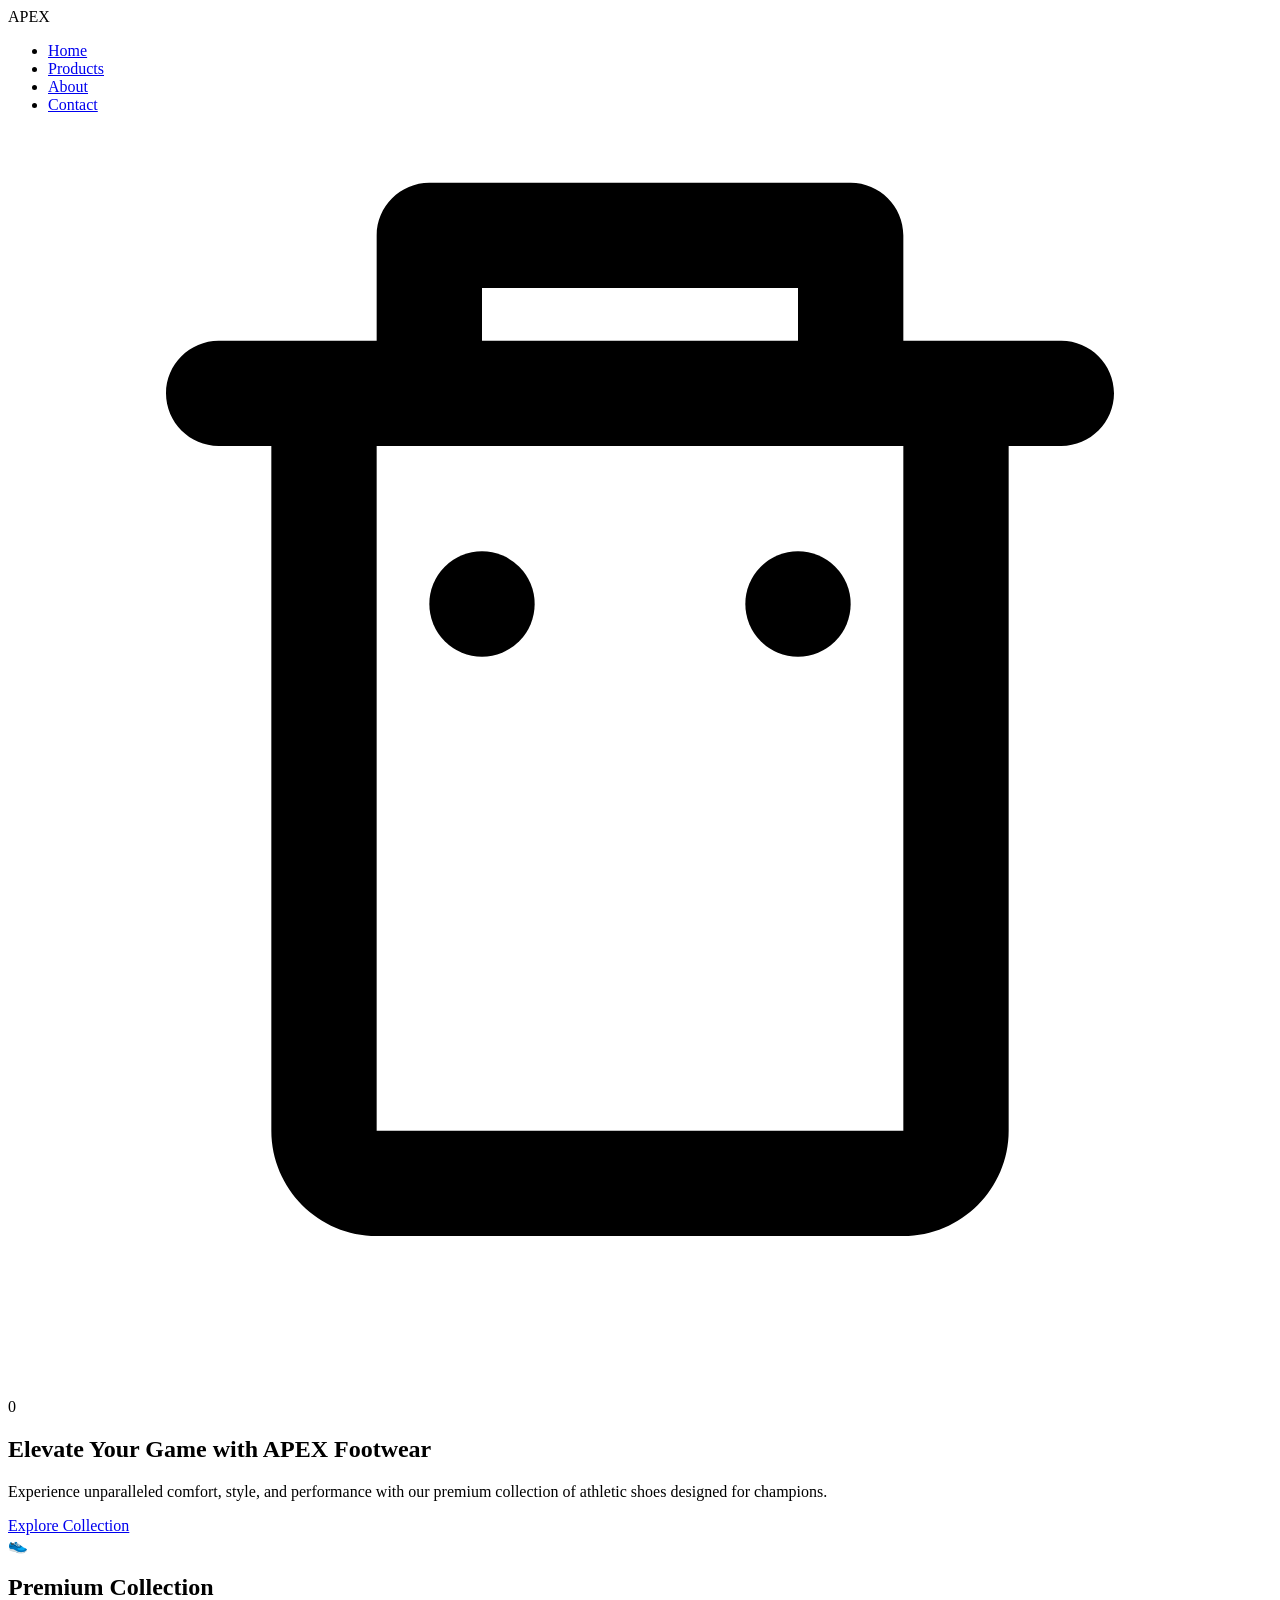
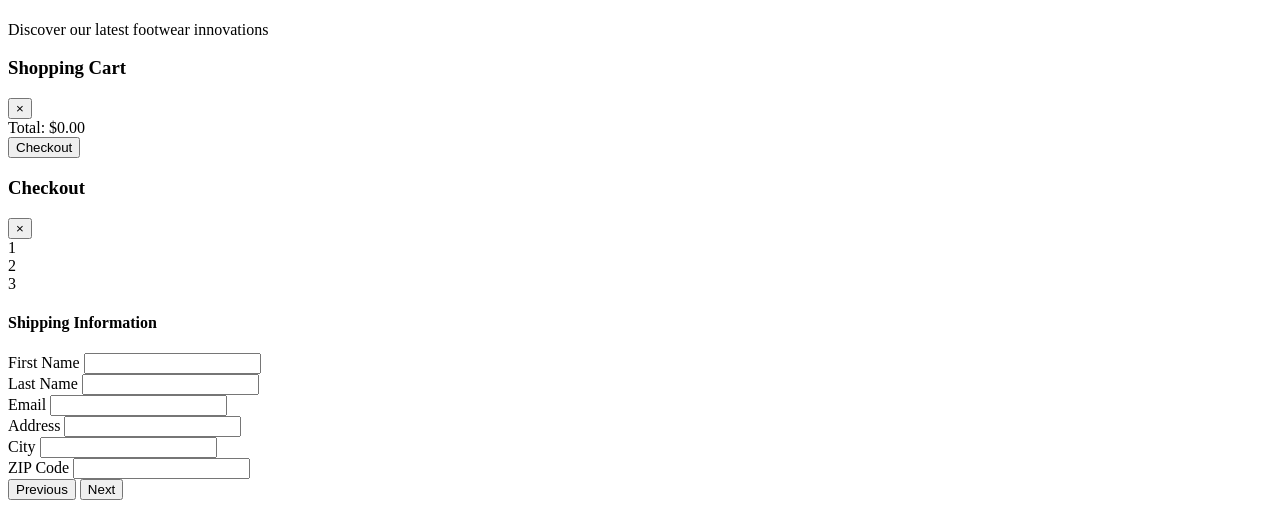
==== index.html @ c44f2387 "Rename footwear.html to index.html" ====
<!DOCTYPE html>
<html lang="en">
<head>
    <meta charset="UTF-8">
    <meta name="viewport" content="width=device-width, initial-scale=1.0">
    <title>APEX Premium Footwear</title>
    <link rel="stylesheet" href="premium-footwear.css">
</head>
<body>
    <!-- Navigation -->
    <nav>
        <div class="nav-container">
            <div class="logo">APEX</div>
            <ul class="nav-links">
                <li><a href="#home" class="nav-link">Home</a></li>
                <li><a href="#products" class="nav-link">Products</a></li>
                <li><a href="#about" class="nav-link">About</a></li>
                <li><a href="#contact" class="nav-link">Contact</a></li>
            </ul>
            <div class="cart-icon" onclick="toggleCart()">
                <svg viewBox="0 0 24 24">
                    <path d="M7 4V2C7 1.45 7.45 1 8 1H16C16.55 1 17 1.45 17 2V4H20C20.55 4 21 4.45 21 5S20.55 6 20 6H19V19C19 20.1 18.1 21 17 21H7C5.9 21 5 20.1 5 19V6H4C3.45 6 3 5.55 3 5S3.45 4 4 4H7ZM9 3V4H15V3H9ZM7 6V19H17V6H7Z"/>
                    <circle cx="9" cy="9" r="1"/>
                    <circle cx="15" cy="9" r="1"/>
                </svg>
                <span class="cart-count" id="cartCount">0</span>
            </div>
        </div>
    </nav>

    <!-- Hero Section -->
    <section class="hero" id="home">
        <div class="hero-container">
            <div class="hero-content">
                <h1 class="hero-title">Elevate Your Game with APEX Footwear</h1>
                <p class="hero-subtitle">Experience unparalleled comfort, style, and performance with our premium collection of athletic shoes designed for champions.</p>
                <a href="#products" class="cta-button">Explore Collection</a>
            </div>
            <div class="hero-image">
                <div class="shoe-float">
                    <div class="shoe-icon">👟</div>
                </div>
            </div>
        </div>
    </section>

    <!-- Products Section -->
    <section class="products" id="products">
        <div class="section-header">
            <h2 class="section-title">Premium Collection</h2>
            <p class="section-subtitle">Discover our latest footwear innovations</p>
        </div>
        <div class="products-grid" id="productsGrid">
            <!-- Products will be dynamically generated by JavaScript -->
        </div>
    </section>

    <!-- Shopping Cart Sidebar -->
    <div class="cart-sidebar" id="cartSidebar">
        <div class="cart-header">
            <h3 class="cart-title">Shopping Cart</h3>
            <button class="cart-close" onclick="toggleCart()">×</button>
        </div>
        <div class="cart-items" id="cartItems">
            <!-- Cart items will be dynamically generated -->
        </div>
        <div class="cart-footer">
            <div class="cart-total">
                <span>Total:</span>
                <span id="cartTotal">$0.00</span>
            </div>
            <button class="checkout-btn" onclick="openCheckout()">Checkout</button>
        </div>
    </div>

    <!-- Checkout Modal -->
    <div class="checkout-modal" id="checkoutModal">
        <div class="checkout-content">
            <div class="checkout-header">
                <h3 class="checkout-title">Checkout</h3>
                <button class="checkout-close" onclick="closeCheckout()">×</button>
            </div>
            <div class="checkout-body">
                <div class="checkout-steps">
                    <div class="step active" id="step1">1</div>
                    <div class="step" id="step2">2</div>
                    <div class="step" id="step3">3</div>
                </div>

                <!-- Step 1: Shipping Information -->
                <div id="checkoutStep1">
                    <h4>Shipping Information</h4>
                    <div class="form-group">
                        <label class="form-label" for="firstName">First Name</label>
                        <input type="text" id="firstName" class="form-input" required>
                    </div>
                    <div class="form-group">
                        <label class="form-label" for="lastName">Last Name</label>
                        <input type="text" id="lastName" class="form-input" required>
                    </div>
                    <div class="form-group">
                        <label class="form-label" for="email">Email</label>
                        <input type="email" id="email" class="form-input" required>
                    </div>
                    <div class="form-group">
                        <label class="form-label" for="address">Address</label>
                        <input type="text" id="address" class="form-input" required>
                    </div>
                    <div class="form-row">
                        <div class="form-group">
                            <label class="form-label" for="city">City</label>
                            <input type="text" id="city" class="form-input" required>
                        </div>
                        <div class="form-group">
                            <label class="form-label" for="zipCode">ZIP Code</label>
                            <input type="text" id="zipCode" class="form-input" required>
                        </div>
                    </div>
                </div>

                <!-- Step 2: Payment Information -->
                <div id="checkoutStep2" style="display: none;">
                    <h4>Payment Information</h4>
                    <div class="payment-section">
                        <div class="form-group">
                            <label class="form-label" for="cardName">Cardholder Name</label>
                            <input type="text" id="cardName" class="form-input" required>
                        </div>
                        <div class="card-inputs">
                            <div class="form-group card-number-input">
                                <label class="form-label" for="cardNumber">Card Number</label>
                                <input type="text" id="cardNumber" class="form-input" placeholder="1234 5678 9012 3456" maxlength="19" required>
                                <span class="card-icon">💳</span>
                            </div>
                            <div class="form-row">
                                <div class="form-group">
                                    <label class="form-label" for="expiryDate">Expiry Date</label>
                                    <input type="text" id="expiryDate" class="form-input" placeholder="MM/YY" maxlength="5" required>
                                </div>
                                <div class="form-group">
                                    <label class="form-label" for="cvv">CVV</label>
                                    <input type="text" id="cvv" class="form-input" placeholder="123" maxlength="4" required>
                                </div>
                            </div>
                        </div>
                    </div>
                </div>

                <!-- Step 3: Order Summary -->
                <div id="checkoutStep3" style="display: none;">
                    <h4>Order Summary</h4>
                    <div id="orderSummary">
                        <!-- Order summary will be dynamically generated -->
                    </div>
                </div>

                <div class="checkout-actions">
                    <button class="btn-secondary" id="prevBtn" onclick="changeStep(-1)">Previous</button>
                    <button class="btn-primary" id="nextBtn" onclick="changeStep(1)">Next</button>
                </div>
            </div>
        </div>
    </div>

    <!-- Toast Notification -->
    <div class="toast" id="toast"></div>

    <script src="premium-footwear.js"></script>
</body>
</html>
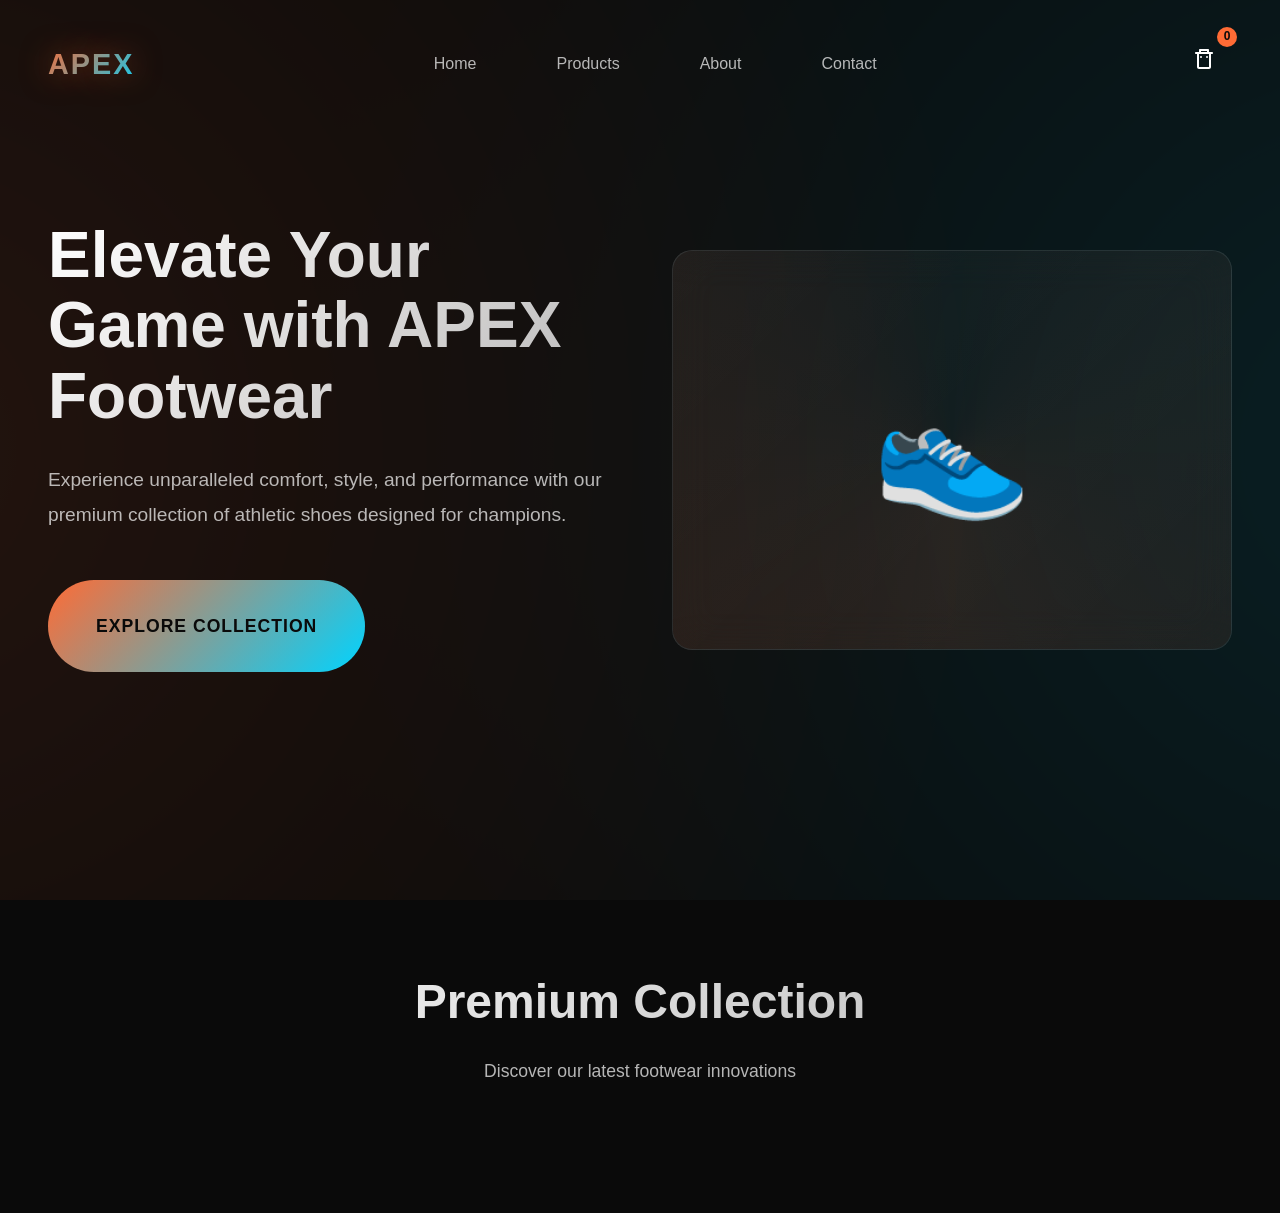
==== commit 83ec5732: "Update index.html" ====
--- a/index.html
+++ b/index.html
@@ -4,7 +4,7 @@
     <meta charset="UTF-8">
     <meta name="viewport" content="width=device-width, initial-scale=1.0">
     <title>APEX Premium Footwear</title>
-    <link rel="stylesheet" href="premium-footwear.css">
+    <link rel="stylesheet" href="footwear.css">
 </head>
 <body>
     <!-- Navigation -->
--- a/footwear.css
+++ b/footwear.css
@@ -0,0 +1,1050 @@
+/* CSS Variables - Design System */
+:root {
+    --primary-black: #0a0a0a;
+    --slate-gray: #1e293b;
+    --slate-light: #334155;
+    --hyper-orange: #ff6b35;
+    --electric-blue: #00d4ff;
+    --glass-white: rgba(255, 255, 255, 0.05);
+    --glass-border: rgba(255, 255, 255, 0.1);
+    --text-primary: #ffffff;
+    --text-secondary: rgba(255, 255, 255, 0.7);
+    --shadow-glow: 0 0 40px rgba(0, 212, 255, 0.3);
+    --shadow-card: 0 20px 40px rgba(0, 0, 0, 0.4);
+    --transition-smooth: all 0.3s cubic-bezier(0.4, 0, 0.2, 1);
+    --spacing-xs: 0.5rem;
+    --spacing-sm: 1rem;
+    --spacing-md: 2rem;
+    --spacing-lg: 3rem;
+    --spacing-xl: 4rem;
+    --border-radius: 20px;
+}
+
+/* Google Fonts */
+@import url('https://fonts.googleapis.com/css2?family=Montserrat:wght@400;500;600;700;800;900&family=Inter:wght@300;400;500;600;700&display=swap');
+
+/* Reset & Base Styles */
+* {
+    margin: 0;
+    padding: 0;
+    box-sizing: border-box;
+}
+
+body {
+    font-family: 'Inter', sans-serif;
+    background: var(--primary-black);
+    color: var(--text-primary);
+    overflow-x: hidden;
+    line-height: 1.6;
+}
+
+/* Custom Scrollbar */
+::-webkit-scrollbar {
+    width: 8px;
+}
+
+::-webkit-scrollbar-track {
+    background: var(--slate-gray);
+}
+
+::-webkit-scrollbar-thumb {
+    background: var(--hyper-orange);
+    border-radius: 4px;
+}
+
+/* Glassmorphism Base Class */
+.glass {
+    background: var(--glass-white);
+    backdrop-filter: blur(20px);
+    -webkit-backdrop-filter: blur(20px);
+    border: 1px solid var(--glass-border);
+    border-radius: var(--border-radius);
+}
+
+/* Navigation */
+nav {
+    position: fixed;
+    top: 0;
+    left: 0;
+    right: 0;
+    z-index: 1000;
+    padding: var(--spacing-md) var(--spacing-lg);
+    transition: var(--transition-smooth);
+}
+
+.nav-container {
+    max-width: 1400px;
+    margin: 0 auto;
+    display: flex;
+    justify-content: space-between;
+    align-items: center;
+}
+
+.logo {
+    font-family: 'Montserrat', sans-serif;
+    font-size: 1.8rem;
+    font-weight: 900;
+    letter-spacing: 2px;
+    background: linear-gradient(135deg, var(--hyper-orange), var(--electric-blue));
+    -webkit-background-clip: text;
+    -webkit-text-fill-color: transparent;
+    background-clip: text;
+    text-shadow: 0 0 30px rgba(255, 107, 53, 0.5);
+}
+
+.nav-links {
+    display: flex;
+    list-style: none;
+    gap: var(--spacing-lg);
+    align-items: center;
+}
+
+.nav-link {
+    color: var(--text-secondary);
+    text-decoration: none;
+    font-weight: 500;
+    transition: var(--transition-smooth);
+    position: relative;
+    padding: var(--spacing-xs) var(--spacing-sm);
+}
+
+.nav-link:hover {
+    color: var(--text-primary);
+}
+
+.nav-link::after {
+    content: '';
+    position: absolute;
+    bottom: -5px;
+    left: 50%;
+    width: 0;
+    height: 2px;
+    background: linear-gradient(90deg, var(--hyper-orange), var(--electric-blue));
+    transition: var(--transition-smooth);
+    transform: translateX(-50%);
+}
+
+.nav-link:hover::after {
+    width: 80%;
+}
+
+.cart-icon {
+    position: relative;
+    cursor: pointer;
+    padding: var(--spacing-sm);
+    border-radius: 50%;
+    transition: var(--transition-smooth);
+}
+
+.cart-icon:hover {
+    background: var(--glass-white);
+    transform: scale(1.1);
+}
+
+.cart-icon svg {
+    width: 24px;
+    height: 24px;
+    fill: var(--text-primary);
+}
+
+.cart-count {
+    position: absolute;
+    top: -5px;
+    right: -5px;
+    background: var(--hyper-orange);
+    color: var(--primary-black);
+    border-radius: 50%;
+    width: 20px;
+    height: 20px;
+    display: flex;
+    align-items: center;
+    justify-content: center;
+    font-size: 0.75rem;
+    font-weight: 700;
+    animation: pulse 2s infinite;
+}
+
+@keyframes pulse {
+    0%, 100% { transform: scale(1); }
+    50% { transform: scale(1.1); }
+}
+
+/* Hero Section */
+.hero {
+    min-height: 100vh;
+    display: flex;
+    align-items: center;
+    padding: var(--spacing-xl) var(--spacing-lg);
+    position: relative;
+    overflow: hidden;
+}
+
+.hero::before {
+    content: '';
+    position: absolute;
+    top: -50%;
+    left: -50%;
+    width: 200%;
+    height: 200%;
+    background: radial-gradient(circle at 20% 50%, var(--hyper-orange) 0%, transparent 50%),
+                radial-gradient(circle at 80% 50%, var(--electric-blue) 0%, transparent 50%);
+    opacity: 0.1;
+    animation: float 20s ease-in-out infinite;
+}
+
+@keyframes float {
+    0%, 100% { transform: translate(0, 0) rotate(0deg); }
+    50% { transform: translate(30px, -30px) rotate(180deg); }
+}
+
+.hero-container {
+    max-width: 1400px;
+    margin: 0 auto;
+    display: grid;
+    grid-template-columns: 1fr 1fr;
+    gap: var(--spacing-xl);
+    align-items: center;
+    position: relative;
+    z-index: 1;
+}
+
+.hero-content {
+    animation: slideInLeft 1s ease-out;
+}
+
+@keyframes slideInLeft {
+    from {
+        opacity: 0;
+        transform: translateX(-50px);
+    }
+    to {
+        opacity: 1;
+        transform: translateX(0);
+    }
+}
+
+.hero-title {
+    font-family: 'Montserrat', sans-serif;
+    font-size: clamp(2.5rem, 5vw, 4rem);
+    font-weight: 900;
+    line-height: 1.1;
+    margin-bottom: var(--spacing-md);
+    background: linear-gradient(135deg, var(--text-primary), var(--text-secondary));
+    -webkit-background-clip: text;
+    -webkit-text-fill-color: transparent;
+    background-clip: text;
+}
+
+.hero-subtitle {
+    font-size: 1.2rem;
+    color: var(--text-secondary);
+    margin-bottom: var(--spacing-lg);
+    line-height: 1.8;
+}
+
+.cta-button {
+    display: inline-block;
+    padding: var(--spacing-md) var(--spacing-lg);
+    background: linear-gradient(135deg, var(--hyper-orange), var(--electric-blue));
+    color: var(--primary-black);
+    text-decoration: none;
+    border-radius: 50px;
+    font-weight: 700;
+    font-size: 1.1rem;
+    transition: var(--transition-smooth);
+    position: relative;
+    overflow: hidden;
+    text-transform: uppercase;
+    letter-spacing: 1px;
+}
+
+.cta-button::before {
+    content: '';
+    position: absolute;
+    top: 50%;
+    left: 50%;
+    width: 0;
+    height: 0;
+    background: rgba(255, 255, 255, 0.3);
+    border-radius: 50%;
+    transform: translate(-50%, -50%);
+    transition: width 0.6s, height 0.6s;
+}
+
+.cta-button:hover {
+    transform: translateY(-3px);
+    box-shadow: 0 20px 40px rgba(255, 107, 53, 0.4);
+}
+
+.cta-button:hover::before {
+    width: 300px;
+    height: 300px;
+}
+
+.hero-image {
+    position: relative;
+    animation: slideInRight 1s ease-out;
+}
+
+@keyframes slideInRight {
+    from {
+        opacity: 0;
+        transform: translateX(50px);
+    }
+    to {
+        opacity: 1;
+        transform: translateX(0);
+    }
+}
+
+.shoe-float {
+    width: 100%;
+    height: 400px;
+    background: linear-gradient(135deg, var(--glass-white), rgba(255, 255, 255, 0.02));
+    backdrop-filter: blur(20px);
+    border-radius: var(--border-radius);
+    border: 1px solid var(--glass-border);
+    display: flex;
+    align-items: center;
+    justify-content: center;
+    position: relative;
+    animation: float-shoe 6s ease-in-out infinite;
+    overflow: hidden;
+}
+
+@keyframes float-shoe {
+    0%, 100% { transform: translateY(0) rotate(0deg); }
+    50% { transform: translateY(-20px) rotate(2deg); }
+}
+
+.shoe-float::before {
+    content: '';
+    position: absolute;
+    top: -50%;
+    left: -50%;
+    width: 200%;
+    height: 200%;
+    background: conic-gradient(from 0deg, transparent, var(--hyper-orange), transparent);
+    animation: rotate 10s linear infinite;
+    opacity: 0.1;
+}
+
+@keyframes rotate {
+    from { transform: rotate(0deg); }
+    to { transform: rotate(360deg); }
+}
+
+.shoe-icon {
+    font-size: 8rem;
+    z-index: 1;
+    animation: rotate-3d 20s linear infinite;
+    transform-style: preserve-3d;
+}
+
+@keyframes rotate-3d {
+    from { transform: rotateY(0deg); }
+    to { transform: rotateY(360deg); }
+}
+
+/* Products Section */
+.products {
+    padding: var(--spacing-xl) var(--spacing-lg);
+    position: relative;
+}
+
+.section-header {
+    text-align: center;
+    margin-bottom: var(--spacing-xl);
+}
+
+.section-title {
+    font-family: 'Montserrat', sans-serif;
+    font-size: clamp(2rem, 4vw, 3rem);
+    font-weight: 900;
+    margin-bottom: var(--spacing-sm);
+    background: linear-gradient(135deg, var(--text-primary), var(--text-secondary));
+    -webkit-background-clip: text;
+    -webkit-text-fill-color: transparent;
+    background-clip: text;
+}
+
+.section-subtitle {
+    color: var(--text-secondary);
+    font-size: 1.1rem;
+}
+
+/* Products Grid */
+.products-grid {
+    max-width: 1400px;
+    margin: 0 auto;
+    display: grid;
+    grid-template-columns: repeat(auto-fit, minmax(300px, 1fr));
+    gap: var(--spacing-lg);
+}
+
+.product-card {
+    background: var(--glass-white);
+    backdrop-filter: blur(20px);
+    -webkit-backdrop-filter: blur(20px);
+    border: 1px solid var(--glass-border);
+    border-radius: var(--border-radius);
+    overflow: hidden;
+    transition: var(--transition-smooth);
+    cursor: pointer;
+    position: relative;
+}
+
+.product-card:hover {
+    transform: translateY(-10px);
+    box-shadow: var(--shadow-card);
+    border-color: var(--hyper-orange);
+}
+
+.product-badge {
+    position: absolute;
+    top: var(--spacing-sm);
+    right: var(--spacing-sm);
+    background: var(--hyper-orange);
+    color: var(--primary-black);
+    padding: var(--spacing-xs) var(--spacing-sm);
+    border-radius: 20px;
+    font-size: 0.75rem;
+    font-weight: 700;
+    z-index: 1;
+    text-transform: uppercase;
+}
+
+.product-image-container {
+    position: relative;
+    height: 300px;
+    overflow: hidden;
+    background: linear-gradient(135deg, rgba(255, 107, 53, 0.1), rgba(0, 212, 255, 0.1));
+}
+
+.product-image {
+    width: 100%;
+    height: 100%;
+    object-fit: cover;
+    transition: var(--transition-smooth);
+}
+
+.product-card:hover .product-image {
+    transform: scale(1.1) rotate(2deg);
+}
+
+.product-info {
+    padding: var(--spacing-md);
+}
+
+.product-brand {
+    color: var(--hyper-orange);
+    font-size: 0.85rem;
+    font-weight: 600;
+    text-transform: uppercase;
+    letter-spacing: 1px;
+    margin-bottom: var(--spacing-xs);
+}
+
+.product-name {
+    font-family: 'Montserrat', sans-serif;
+    font-size: 1.3rem;
+    font-weight: 700;
+    margin-bottom: var(--spacing-sm);
+    color: var(--text-primary);
+}
+
+.product-price {
+    font-size: 1.5rem;
+    font-weight: 700;
+    color: var(--electric-blue);
+    margin-bottom: var(--spacing-sm);
+}
+
+.product-rating {
+    display: flex;
+    align-items: center;
+    gap: var(--spacing-xs);
+    margin-bottom: var(--spacing-md);
+}
+
+.star {
+    width: 16px;
+    height: 16px;
+    fill: var(--hyper-orange);
+}
+
+.star.empty {
+    fill: var(--glass-border);
+}
+
+.rating-text {
+    color: var(--text-secondary);
+    font-size: 0.9rem;
+    margin-left: var(--spacing-xs);
+}
+
+.add-to-cart-btn {
+    width: 100%;
+    padding: var(--spacing-sm);
+    background: linear-gradient(135deg, var(--hyper-orange), var(--electric-blue));
+    color: var(--primary-black);
+    border: none;
+    border-radius: 50px;
+    font-weight: 700;
+    font-size: 1rem;
+    cursor: pointer;
+    transition: var(--transition-smooth);
+    position: relative;
+    overflow: hidden;
+    text-transform: uppercase;
+    letter-spacing: 1px;
+}
+
+.add-to-cart-btn::before {
+    content: '';
+    position: absolute;
+    top: 50%;
+    left: 50%;
+    width: 0;
+    height: 0;
+    background: rgba(255, 255, 255, 0.3);
+    border-radius: 50%;
+    transform: translate(-50%, -50%);
+    transition: width 0.6s, height 0.6s;
+}
+
+.add-to-cart-btn:hover {
+    transform: translateY(-2px);
+    box-shadow: 0 10px 30px rgba(255, 107, 53, 0.4);
+}
+
+.add-to-cart-btn:hover::before {
+    width: 300px;
+    height: 300px;
+}
+
+.add-to-cart-btn.added {
+    background: linear-gradient(135deg, #00ff88, #00d4ff);
+}
+
+/* Shopping Cart Sidebar */
+.cart-sidebar {
+    position: fixed;
+    top: 0;
+    right: -500px;
+    width: 500px;
+    height: 100vh;
+    background: var(--glass-white);
+    backdrop-filter: blur(30px);
+    -webkit-backdrop-filter: blur(30px);
+    border-left: 1px solid var(--glass-border);
+    z-index: 2000;
+    transition: right 0.4s cubic-bezier(0.4, 0, 0.2, 1);
+    display: flex;
+    flex-direction: column;
+}
+
+.cart-sidebar.active {
+    right: 0;
+    box-shadow: var(--shadow-glow);
+}
+
+.cart-header {
+    padding: var(--spacing-md);
+    border-bottom: 1px solid var(--glass-border);
+    display: flex;
+    justify-content: space-between;
+    align-items: center;
+}
+
+.cart-title {
+    font-family: 'Montserrat', sans-serif;
+    font-size: 1.5rem;
+    font-weight: 800;
+}
+
+.cart-close {
+    background: none;
+    border: none;
+    color: var(--text-primary);
+    font-size: 1.5rem;
+    cursor: pointer;
+    padding: var(--spacing-sm);
+    border-radius: 50%;
+    transition: var(--transition-smooth);
+}
+
+.cart-close:hover {
+    background: var(--hyper-orange);
+    color: var(--primary-black);
+}
+
+.cart-items {
+    flex: 1;
+    overflow-y: auto;
+    padding: var(--spacing-md);
+}
+
+.cart-item {
+    display: flex;
+    gap: var(--spacing-md);
+    padding: var(--spacing-md);
+    background: rgba(255, 255, 255, 0.02);
+    border-radius: var(--border-radius);
+    margin-bottom: var(--spacing-sm);
+    animation: slideIn 0.3s ease-out;
+}
+
+@keyframes slideIn {
+    from {
+        opacity: 0;
+        transform: translateX(20px);
+    }
+    to {
+        opacity: 1;
+        transform: translateX(0);
+    }
+}
+
+.cart-item-image {
+    width: 80px;
+    height: 80px;
+    object-fit: cover;
+    border-radius: 10px;
+}
+
+.cart-item-info {
+    flex: 1;
+}
+
+.cart-item-name {
+    font-weight: 600;
+    margin-bottom: var(--spacing-xs);
+}
+
+.cart-item-price {
+    color: var(--electric-blue);
+    font-weight: 700;
+    margin-bottom: var(--spacing-xs);
+}
+
+.cart-item-quantity {
+    display: flex;
+    align-items: center;
+    gap: var(--spacing-sm);
+}
+
+.quantity-btn {
+    width: 30px;
+    height: 30px;
+    border: 1px solid var(--glass-border);
+    background: var(--glass-white);
+    color: var(--text-primary);
+    border-radius: 50%;
+    cursor: pointer;
+    display: flex;
+    align-items: center;
+    justify-content: center;
+    transition: var(--transition-smooth);
+}
+
+.quantity-btn:hover {
+    background: var(--hyper-orange);
+    color: var(--primary-black);
+    border-color: var(--hyper-orange);
+}
+
+.remove-item {
+    background: var(--hyper-orange);
+    color: var(--primary-black);
+    border: none;
+    padding: var(--spacing-xs) var(--spacing-sm);
+    border-radius: 20px;
+    cursor: pointer;
+    font-size: 0.8rem;
+    font-weight: 600;
+    transition: var(--transition-smooth);
+}
+
+.remove-item:hover {
+    background: var(--electric-blue);
+}
+
+.cart-footer {
+    padding: var(--spacing-md);
+    border-top: 1px solid var(--glass-border);
+}
+
+.cart-total {
+    display: flex;
+    justify-content: space-between;
+    align-items: center;
+    font-size: 1.5rem;
+    font-weight: 800;
+    margin-bottom: var(--spacing-md);
+}
+
+.checkout-btn {
+    width: 100%;
+    padding: var(--spacing-md);
+    background: linear-gradient(135deg, var(--hyper-orange), var(--electric-blue));
+    color: var(--primary-black);
+    border: none;
+    border-radius: 50px;
+    font-weight: 700;
+    font-size: 1.1rem;
+    cursor: pointer;
+    transition: var(--transition-smooth);
+    text-transform: uppercase;
+    letter-spacing: 1px;
+}
+
+.checkout-btn:hover {
+    transform: translateY(-2px);
+    box-shadow: 0 20px 40px rgba(255, 107, 53, 0.4);
+}
+
+.empty-cart {
+    text-align: center;
+    padding: var(--spacing-xl);
+    color: var(--text-secondary);
+}
+
+.empty-cart-icon {
+    font-size: 4rem;
+    margin-bottom: var(--spacing-md);
+    opacity: 0.5;
+}
+
+/* Checkout Modal */
+.checkout-modal {
+    display: none;
+    position: fixed;
+    top: 0;
+    left: 0;
+    width: 100%;
+    height: 100%;
+    background: rgba(0, 0, 0, 0.8);
+    backdrop-filter: blur(10px);
+    z-index: 3000;
+    align-items: center;
+    justify-content: center;
+}
+
+.checkout-modal.active {
+    display: flex;
+    animation: fadeIn 0.3s ease-out;
+}
+
+@keyframes fadeIn {
+    from { opacity: 0; }
+    to { opacity: 1; }
+}
+
+.checkout-content {
+    background: var(--glass-white);
+    backdrop-filter: blur(30px);
+    -webkit-backdrop-filter: blur(30px);
+    border: 1px solid var(--glass-border);
+    border-radius: var(--border-radius);
+    max-width: 600px;
+    width: 90%;
+    max-height: 90vh;
+    overflow-y: auto;
+    position: relative;
+    animation: slideUp 0.3s ease-out;
+}
+
+@keyframes slideUp {
+    from {
+        opacity: 0;
+        transform: translateY(50px);
+    }
+    to {
+        opacity: 1;
+        transform: translateY(0);
+    }
+}
+
+.checkout-header {
+    padding: var(--spacing-lg);
+    border-bottom: 1px solid var(--glass-border);
+    display: flex;
+    justify-content: space-between;
+    align-items: center;
+}
+
+.checkout-title {
+    font-family: 'Montserrat', sans-serif;
+    font-size: 1.8rem;
+    font-weight: 800;
+}
+
+.checkout-close {
+    background: none;
+    border: none;
+    color: var(--text-primary);
+    font-size: 1.5rem;
+    cursor: pointer;
+    padding: var(--spacing-sm);
+    border-radius: 50%;
+    transition: var(--transition-smooth);
+}
+
+.checkout-close:hover {
+    background: var(--hyper-orange);
+    color: var(--primary-black);
+}
+
+.checkout-body {
+    padding: var(--spacing-lg);
+}
+
+.checkout-steps {
+    display: flex;
+    justify-content: space-between;
+    margin-bottom: var(--spacing-lg);
+    position: relative;
+}
+
+.checkout-steps::before {
+    content: '';
+    position: absolute;
+    top: 50%;
+    left: 0;
+    right: 0;
+    height: 2px;
+    background: var(--glass-border);
+    transform: translateY(-50%);
+    z-index: 0;
+}
+
+.step {
+    background: var(--primary-black);
+    border: 2px solid var(--glass-border);
+    border-radius: 50%;
+    width: 40px;
+    height: 40px;
+    display: flex;
+    align-items: center;
+    justify-content: center;
+    font-weight: 700;
+    position: relative;
+    z-index: 1;
+    transition: var(--transition-smooth);
+}
+
+.step.active {
+    background: var(--hyper-orange);
+    border-color: var(--hyper-orange);
+    color: var(--primary-black);
+}
+
+.step.completed {
+    background: var(--electric-blue);
+    border-color: var(--electric-blue);
+    color: var(--primary-black);
+}
+
+.form-group {
+    margin-bottom: var(--spacing-md);
+}
+
+.form-label {
+    display: block;
+    margin-bottom: var(--spacing-xs);
+    font-weight: 500;
+    color: var(--text-secondary);
+}
+
+.form-input {
+    width: 100%;
+    padding: var(--spacing-sm);
+    background: var(--glass-white);
+    border: 1px solid var(--glass-border);
+    border-radius: 10px;
+    color: var(--text-primary);
+    font-size: 1rem;
+    transition: var(--transition-smooth);
+}
+
+.form-input:focus {
+    outline: none;
+    border-color: var(--hyper-orange);
+    box-shadow: 0 0 20px rgba(255, 107, 53, 0.3);
+}
+
+.form-row {
+    display: grid;
+    grid-template-columns: 1fr 1fr;
+    gap: var(--spacing-md);
+}
+
+.payment-section {
+    margin-top: var(--spacing-lg);
+}
+
+.card-inputs {
+    display: grid;
+    gap: var(--spacing-md);
+}
+
+.card-number-input {
+    position: relative;
+}
+
+.card-icon {
+    position: absolute;
+    right: var(--spacing-sm);
+    top: 50%;
+    transform: translateY(-50%);
+    font-size: 1.5rem;
+}
+
+.checkout-actions {
+    display: flex;
+    gap: var(--spacing-md);
+    margin-top: var(--spacing-lg);
+}
+
+.btn-secondary {
+    flex: 1;
+    padding: var(--spacing-sm);
+    background: var(--glass-white);
+    border: 1px solid var(--glass-border);
+    border-radius: 50px;
+    color: var(--text-primary);
+    font-weight: 600;
+    cursor: pointer;
+    transition: var(--transition-smooth);
+}
+
+.btn-secondary:hover {
+    background: var(--glass-border);
+}
+
+.btn-primary {
+    flex: 2;
+    padding: var(--spacing-sm);
+    background: linear-gradient(135deg, var(--hyper-orange), var(--electric-blue));
+    color: var(--primary-black);
+    border: none;
+    border-radius: 50px;
+    font-weight: 700;
+    cursor: pointer;
+    transition: var(--transition-smooth);
+    text-transform: uppercase;
+    letter-spacing: 1px;
+}
+
+.btn-primary:hover {
+    transform: translateY(-2px);
+    box-shadow: 0 20px 40px rgba(255, 107, 53, 0.4);
+}
+
+/* Toast Notifications */
+.toast {
+    position: fixed;
+    bottom: var(--spacing-lg);
+    left: 50%;
+    transform: translateX(-50%) translateY(100px);
+    background: linear-gradient(135deg, var(--hyper-orange), var(--electric-blue));
+    color: var(--primary-black);
+    padding: var(--spacing-md) var(--spacing-lg);
+    border-radius: 50px;
+    font-weight: 600;
+    z-index: 4000;
+    opacity: 0;
+    transition: all 0.3s ease;
+    box-shadow: var(--shadow-card);
+}
+
+.toast.show {
+    transform: translateX(-50%) translateY(0);
+    opacity: 1;
+}
+
+/* Ripple Effect */
+.ripple {
+    position: relative;
+    overflow: hidden;
+}
+
+.ripple::before {
+    content: '';
+    position: absolute;
+    top: 50%;
+    left: 50%;
+    width: 0;
+    height: 0;
+    border-radius: 50%;
+    background: rgba(255, 255, 255, 0.5);
+    transform: translate(-50%, -50%);
+    transition: width 0.6s, height 0.6s;
+}
+
+.ripple:active::before {
+    width: 300px;
+    height: 300px;
+}
+
+/* Responsive Design */
+@media (max-width: 768px) {
+    :root {
+        --spacing-lg: 1.5rem;
+        --spacing-xl: 2rem;
+    }
+
+    .nav-links {
+        display: none;
+    }
+
+    .hero-container {
+        grid-template-columns: 1fr;
+        text-align: center;
+    }
+
+    .hero-image {
+        order: -1;
+    }
+
+    .shoe-float {
+        height: 300px;
+    }
+
+    .shoe-icon {
+        font-size: 5rem;
+    }
+
+    .products-grid {
+        grid-template-columns: 1fr;
+    }
+
+    .cart-sidebar {
+        width: 100%;
+        right: -100%;
+    }
+
+    .form-row {
+        grid-template-columns: 1fr;
+    }
+
+    .checkout-actions {
+        flex-direction: column;
+    }
+}
+
+/* Loading Animation */
+.loading {
+    display: inline-block;
+    width: 20px;
+    height: 20px;
+    border: 3px solid rgba(255, 255, 255, 0.3);
+    border-radius: 50%;
+    border-top-color: var(--hyper-orange);
+    animation: spin 1s ease-in-out infinite;
+}
+
+@keyframes spin {
+    to { transform: rotate(360deg); }
+}
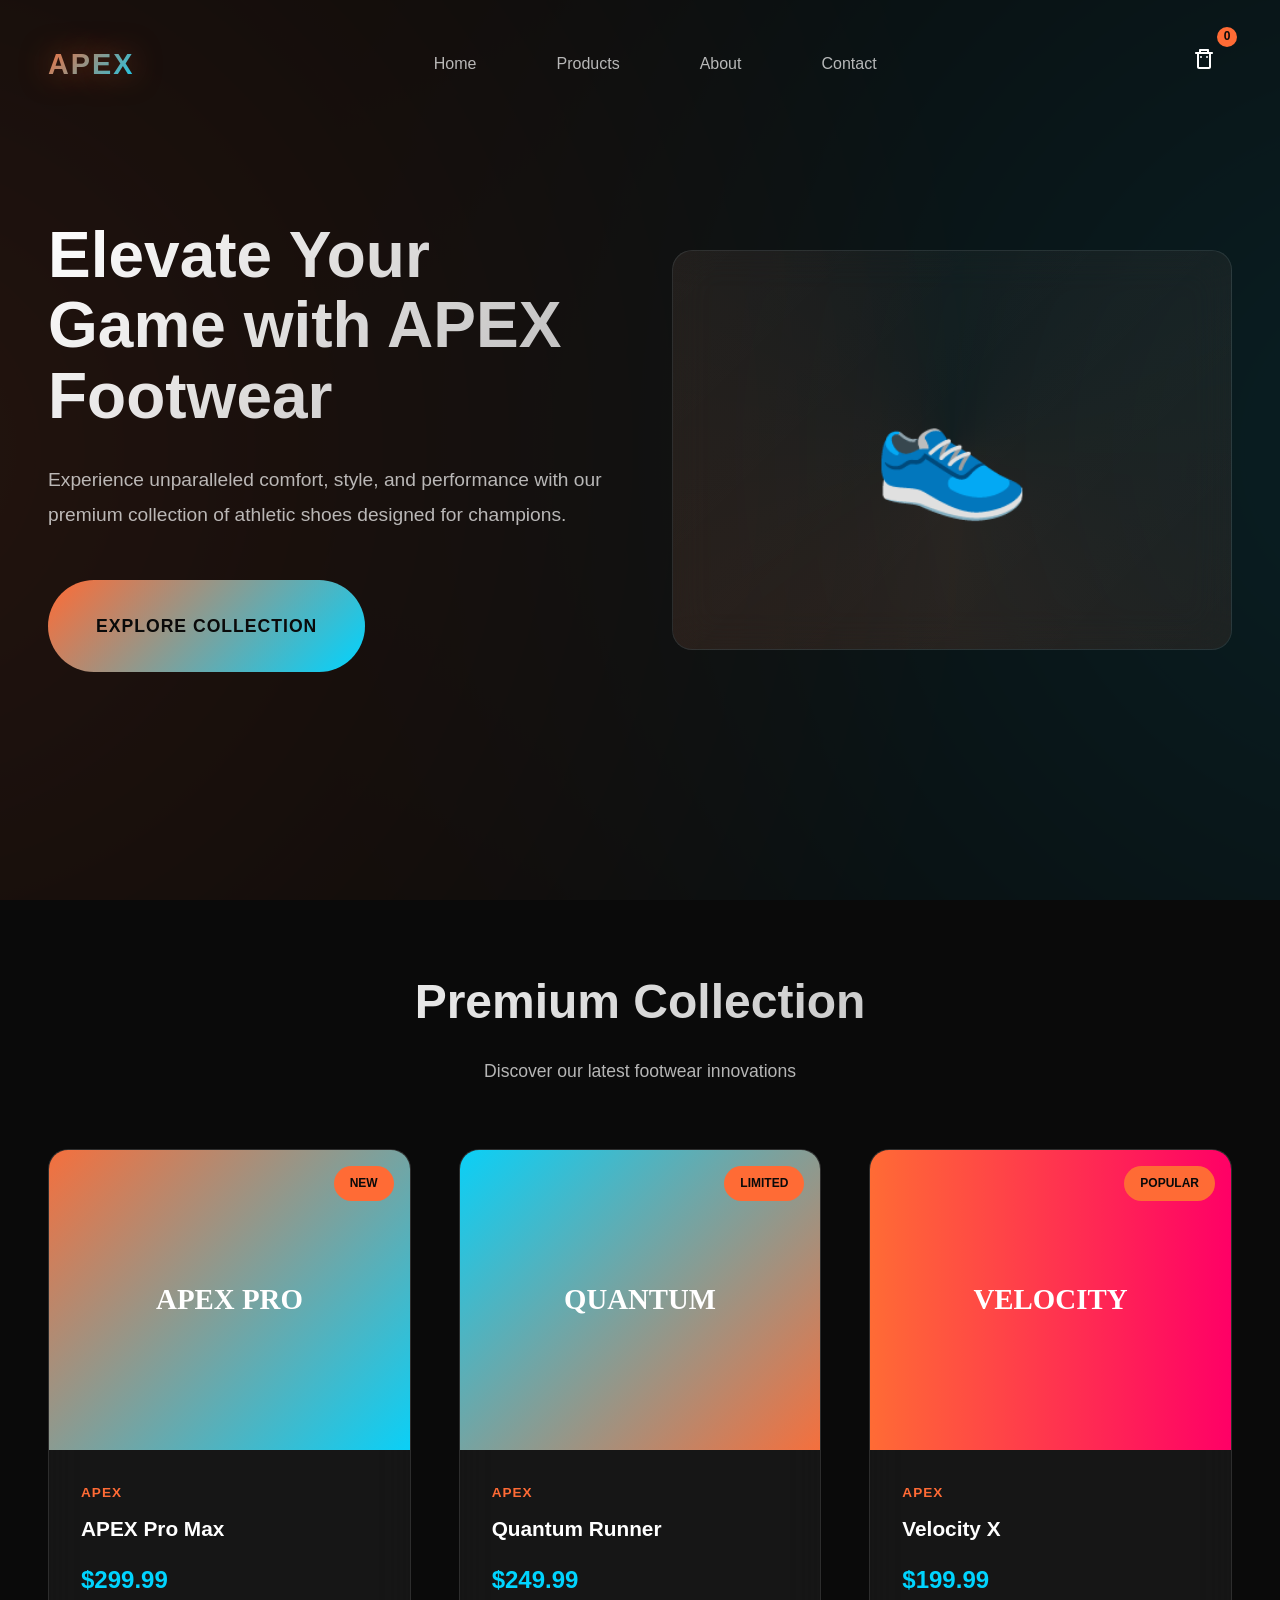
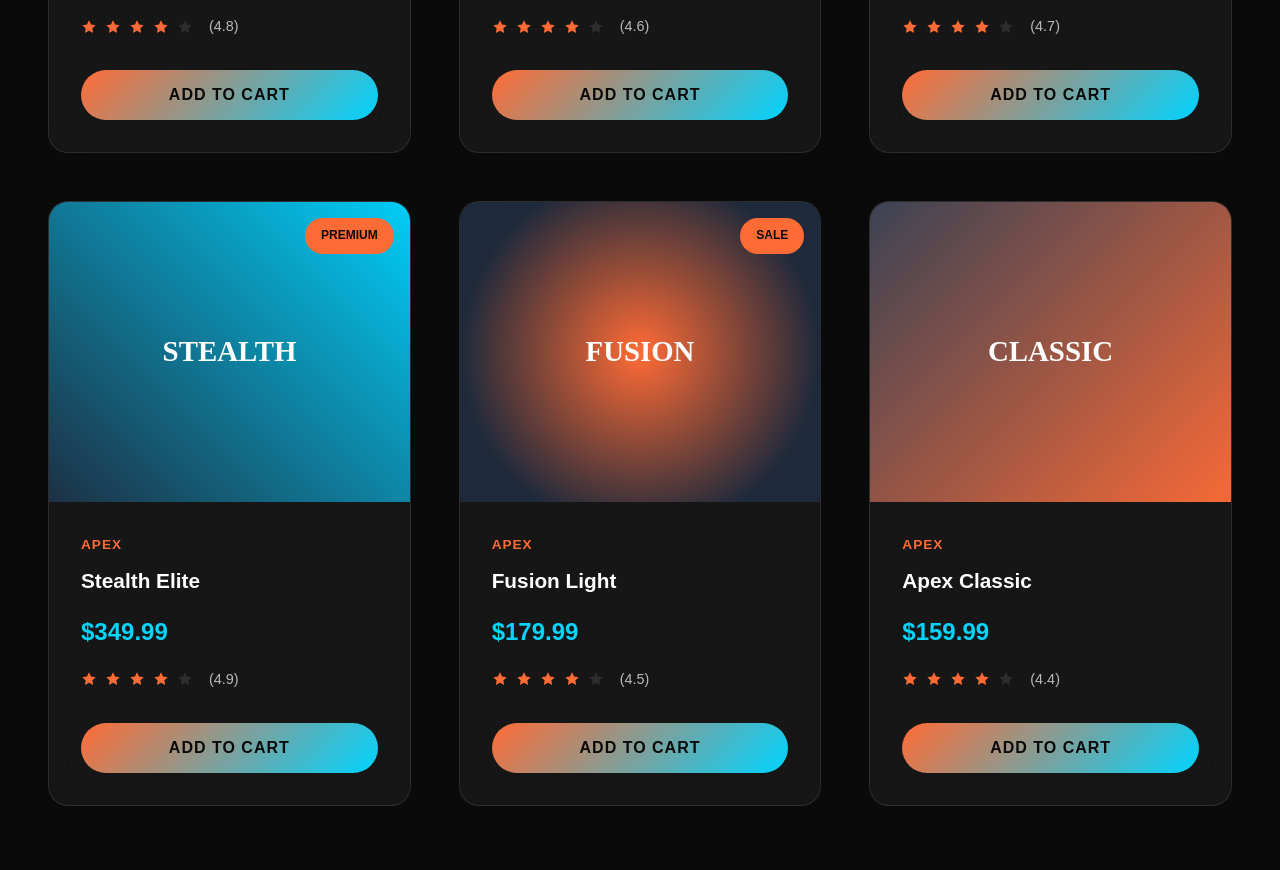
==== commit ff16b14c: "Update index.html" ====
--- a/index.html
+++ b/index.html
@@ -165,6 +165,6 @@
     <!-- Toast Notification -->
     <div class="toast" id="toast"></div>
 
-    <script src="premium-footwear.js"></script>
+    <script src="footwear.js"></script>
 </body>
 </html>
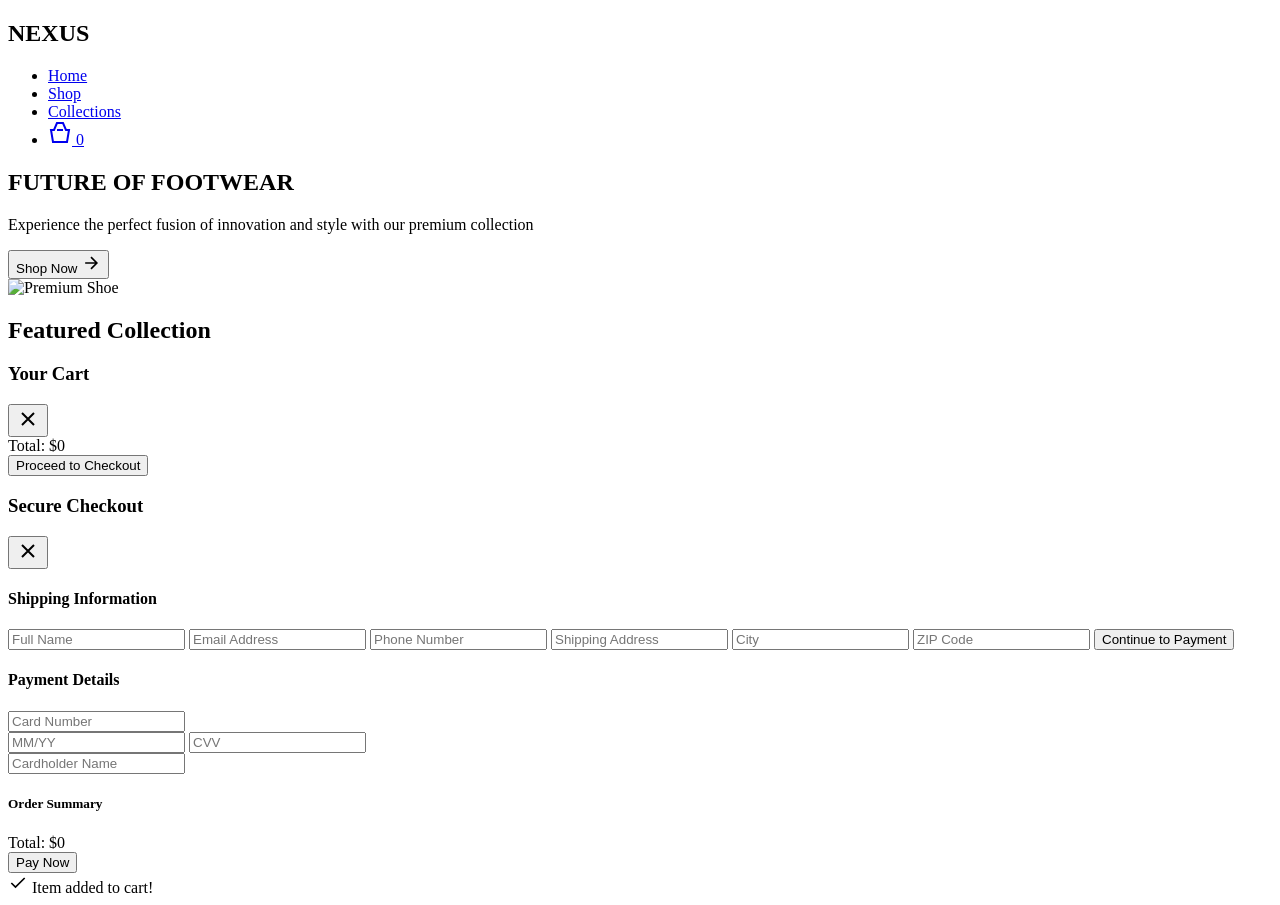
==== commit 6b42816d: "Update index.html" ====
--- a/index.html
+++ b/index.html
@@ -3,168 +3,150 @@
 <head>
     <meta charset="UTF-8">
     <meta name="viewport" content="width=device-width, initial-scale=1.0">
-    <title>APEX Premium Footwear</title>
-    <link rel="stylesheet" href="footwear.css">
+    <title>NEXUS - Premium Footwear</title>
+    <link rel="stylesheet" href="styles.css">
+    <link href="https://fonts.googleapis.com/css2?family=Montserrat:wght@700;800;900&family=Inter:wght@300;400;500;600&display=swap" rel="stylesheet">
 </head>
 <body>
     <!-- Navigation -->
-    <nav>
+    <nav class="navbar">
         <div class="nav-container">
-            <div class="logo">APEX</div>
-            <ul class="nav-links">
-                <li><a href="#home" class="nav-link">Home</a></li>
-                <li><a href="#products" class="nav-link">Products</a></li>
-                <li><a href="#about" class="nav-link">About</a></li>
-                <li><a href="#contact" class="nav-link">Contact</a></li>
+            <div class="nav-logo">
+                <h2>NEXUS</h2>
+            </div>
+            <ul class="nav-menu">
+                <li><a href="#home">Home</a></li>
+                <li><a href="#shop">Shop</a></li>
+                <li><a href="#collections">Collections</a></li>
+                <li class="cart-icon-container">
+                    <a href="#" id="cart-toggle">
+                        <svg class="cart-icon" width="24" height="24" viewBox="0 0 24 24" fill="none" stroke="currentColor" stroke-width="2">
+                            <path d="M9 2L6 9H3L5 21H19L21 9H18L15 2H9Z"/>
+                            <path d="M9 9H15"/>
+                        </svg>
+                        <span class="cart-badge" id="cart-count">0</span>
+                    </a>
+                </li>
             </ul>
-            <div class="cart-icon" onclick="toggleCart()">
-                <svg viewBox="0 0 24 24">
-                    <path d="M7 4V2C7 1.45 7.45 1 8 1H16C16.55 1 17 1.45 17 2V4H20C20.55 4 21 4.45 21 5S20.55 6 20 6H19V19C19 20.1 18.1 21 17 21H7C5.9 21 5 20.1 5 19V6H4C3.45 6 3 5.55 3 5S3.45 4 4 4H7ZM9 3V4H15V3H9ZM7 6V19H17V6H7Z"/>
-                    <circle cx="9" cy="9" r="1"/>
-                    <circle cx="15" cy="9" r="1"/>
-                </svg>
-                <span class="cart-count" id="cartCount">0</span>
-            </div>
         </div>
     </nav>
 
     <!-- Hero Section -->
-    <section class="hero" id="home">
+    <section id="home" class="hero">
         <div class="hero-container">
             <div class="hero-content">
-                <h1 class="hero-title">Elevate Your Game with APEX Footwear</h1>
-                <p class="hero-subtitle">Experience unparalleled comfort, style, and performance with our premium collection of athletic shoes designed for champions.</p>
-                <a href="#products" class="cta-button">Explore Collection</a>
-            </div>
-            <div class="hero-image">
-                <div class="shoe-float">
-                    <div class="shoe-icon">👟</div>
+                <div class="hero-text">
+                    <h1 class="hero-title">FUTURE OF <span class="gradient-text">FOOTWEAR</span></h1>
+                    <p class="hero-subtitle">Experience the perfect fusion of innovation and style with our premium collection</p>
+                    <button class="cta-button" onclick="scrollToShop()">
+                        <span>Shop Now</span>
+                        <svg width="20" height="20" viewBox="0 0 24 24" fill="none" stroke="currentColor" stroke-width="2">
+                            <path d="M5 12h14M12 5l7 7-7 7"/>
+                        </svg>
+                    </button>
+                </div>
+                <div class="hero-image">
+                    <div class="floating-shoe">
+                        <img src="https://images.unsplash.com/photo-1549298916-b41d501d3772?w=600&h=400&fit=crop" alt="Premium Shoe" />
+                    </div>
                 </div>
             </div>
         </div>
     </section>
 
-    <!-- Products Section -->
-    <section class="products" id="products">
-        <div class="section-header">
-            <h2 class="section-title">Premium Collection</h2>
-            <p class="section-subtitle">Discover our latest footwear innovations</p>
-        </div>
-        <div class="products-grid" id="productsGrid">
-            <!-- Products will be dynamically generated by JavaScript -->
+    <!-- Product Grid -->
+    <section id="shop" class="products">
+        <div class="container">
+            <h2 class="section-title">Featured Collection</h2>
+            <div class="product-grid" id="product-grid">
+                <!-- Products will be dynamically loaded here -->
+            </div>
         </div>
     </section>
 
     <!-- Shopping Cart Sidebar -->
-    <div class="cart-sidebar" id="cartSidebar">
+    <div class="cart-sidebar" id="cart-sidebar">
         <div class="cart-header">
-            <h3 class="cart-title">Shopping Cart</h3>
-            <button class="cart-close" onclick="toggleCart()">×</button>
+            <h3>Your Cart</h3>
+            <button class="close-cart" onclick="toggleCart()">
+                <svg width="24" height="24" viewBox="0 0 24 24" fill="none" stroke="currentColor" stroke-width="2">
+                    <path d="M18 6L6 18M6 6l12 12"/>
+                </svg>
+            </button>
         </div>
-        <div class="cart-items" id="cartItems">
-            <!-- Cart items will be dynamically generated -->
+        <div class="cart-items" id="cart-items">
+            <!-- Cart items will be dynamically loaded here -->
         </div>
         <div class="cart-footer">
             <div class="cart-total">
                 <span>Total:</span>
-                <span id="cartTotal">$0.00</span>
+                <span id="cart-total">$0</span>
             </div>
-            <button class="checkout-btn" onclick="openCheckout()">Checkout</button>
+            <button class="checkout-btn" onclick="openCheckout()">Proceed to Checkout</button>
         </div>
     </div>
 
     <!-- Checkout Modal -->
-    <div class="checkout-modal" id="checkoutModal">
-        <div class="checkout-content">
-            <div class="checkout-header">
-                <h3 class="checkout-title">Checkout</h3>
-                <button class="checkout-close" onclick="closeCheckout()">×</button>
+    <div class="modal" id="checkout-modal">
+        <div class="modal-content">
+            <div class="modal-header">
+                <h3>Secure Checkout</h3>
+                <button class="close-modal" onclick="closeCheckout()">
+                    <svg width="24" height="24" viewBox="0 0 24 24" fill="none" stroke="currentColor" stroke-width="2">
+                        <path d="M18 6L6 18M6 6l12 12"/>
+                    </svg>
+                </button>
             </div>
-            <div class="checkout-body">
-                <div class="checkout-steps">
-                    <div class="step active" id="step1">1</div>
-                    <div class="step" id="step2">2</div>
-                    <div class="step" id="step3">3</div>
+            <div class="checkout-steps">
+                <div class="step active" id="step-1">
+                    <h4>Shipping Information</h4>
+                    <form id="shipping-form">
+                        <input type="text" placeholder="Full Name" required>
+                        <input type="email" placeholder="Email Address" required>
+                        <input type="tel" placeholder="Phone Number" required>
+                        <input type="text" placeholder="Shipping Address" required>
+                        <input type="text" placeholder="City" required>
+                        <input type="text" placeholder="ZIP Code" required>
+                        <button type="button" onclick="nextStep(2)">Continue to Payment</button>
+                    </form>
                 </div>
-
-                <!-- Step 1: Shipping Information -->
-                <div id="checkoutStep1">
-                    <h4>Shipping Information</h4>
-                    <div class="form-group">
-                        <label class="form-label" for="firstName">First Name</label>
-                        <input type="text" id="firstName" class="form-input" required>
-                    </div>
-                    <div class="form-group">
-                        <label class="form-label" for="lastName">Last Name</label>
-                        <input type="text" id="lastName" class="form-input" required>
-                    </div>
-                    <div class="form-group">
-                        <label class="form-label" for="email">Email</label>
-                        <input type="email" id="email" class="form-input" required>
-                    </div>
-                    <div class="form-group">
-                        <label class="form-label" for="address">Address</label>
-                        <input type="text" id="address" class="form-input" required>
-                    </div>
-                    <div class="form-row">
-                        <div class="form-group">
-                            <label class="form-label" for="city">City</label>
-                            <input type="text" id="city" class="form-input" required>
+                <div class="step" id="step-2">
+                    <h4>Payment Details</h4>
+                    <form id="payment-form">
+                        <div class="card-input">
+                            <input type="text" placeholder="Card Number" maxlength="19" required>
                         </div>
-                        <div class="form-group">
-                            <label class="form-label" for="zipCode">ZIP Code</label>
-                            <input type="text" id="zipCode" class="form-input" required>
+                        <div class="card-row">
+                            <input type="text" placeholder="MM/YY" maxlength="5" required>
+                            <input type="text" placeholder="CVV" maxlength="3" required>
                         </div>
-                    </div>
-                </div>
-
-                <!-- Step 2: Payment Information -->
-                <div id="checkoutStep2" style="display: none;">
-                    <h4>Payment Information</h4>
-                    <div class="payment-section">
-                        <div class="form-group">
-                            <label class="form-label" for="cardName">Cardholder Name</label>
-                            <input type="text" id="cardName" class="form-input" required>
-                        </div>
-                        <div class="card-inputs">
-                            <div class="form-group card-number-input">
-                                <label class="form-label" for="cardNumber">Card Number</label>
-                                <input type="text" id="cardNumber" class="form-input" placeholder="1234 5678 9012 3456" maxlength="19" required>
-                                <span class="card-icon">💳</span>
-                            </div>
-                            <div class="form-row">
-                                <div class="form-group">
-                                    <label class="form-label" for="expiryDate">Expiry Date</label>
-                                    <input type="text" id="expiryDate" class="form-input" placeholder="MM/YY" maxlength="5" required>
-                                </div>
-                                <div class="form-group">
-                                    <label class="form-label" for="cvv">CVV</label>
-                                    <input type="text" id="cvv" class="form-input" placeholder="123" maxlength="4" required>
-                                </div>
+                        <input type="text" placeholder="Cardholder Name" required>
+                        <div class="order-summary">
+                            <h5>Order Summary</h5>
+                            <div id="checkout-items"></div>
+                            <div class="total-row">
+                                <span>Total:</span>
+                                <span id="checkout-total">$0</span>
                             </div>
                         </div>
-                    </div>
-                </div>
-
-                <!-- Step 3: Order Summary -->
-                <div id="checkoutStep3" style="display: none;">
-                    <h4>Order Summary</h4>
-                    <div id="orderSummary">
-                        <!-- Order summary will be dynamically generated -->
-                    </div>
-                </div>
-
-                <div class="checkout-actions">
-                    <button class="btn-secondary" id="prevBtn" onclick="changeStep(-1)">Previous</button>
-                    <button class="btn-primary" id="nextBtn" onclick="changeStep(1)">Next</button>
+                        <button type="submit" onclick="processPayment()">Pay Now</button>
+                    </form>
                 </div>
             </div>
         </div>
     </div>
 
     <!-- Toast Notification -->
-    <div class="toast" id="toast"></div>
+    <div class="toast" id="toast">
+        <div class="toast-content">
+            <svg width="20" height="20" viewBox="0 0 24 24" fill="none" stroke="currentColor" stroke-width="2">
+                <path d="M20 6L9 17l-5-5"/>
+            </svg>
+            <span id="toast-message">Item added to cart!</span>
+        </div>
+    </div>
 
-    <script src="footwear.js"></script>
+    <script src="script.js"></script>
 </body>
 </html>
+
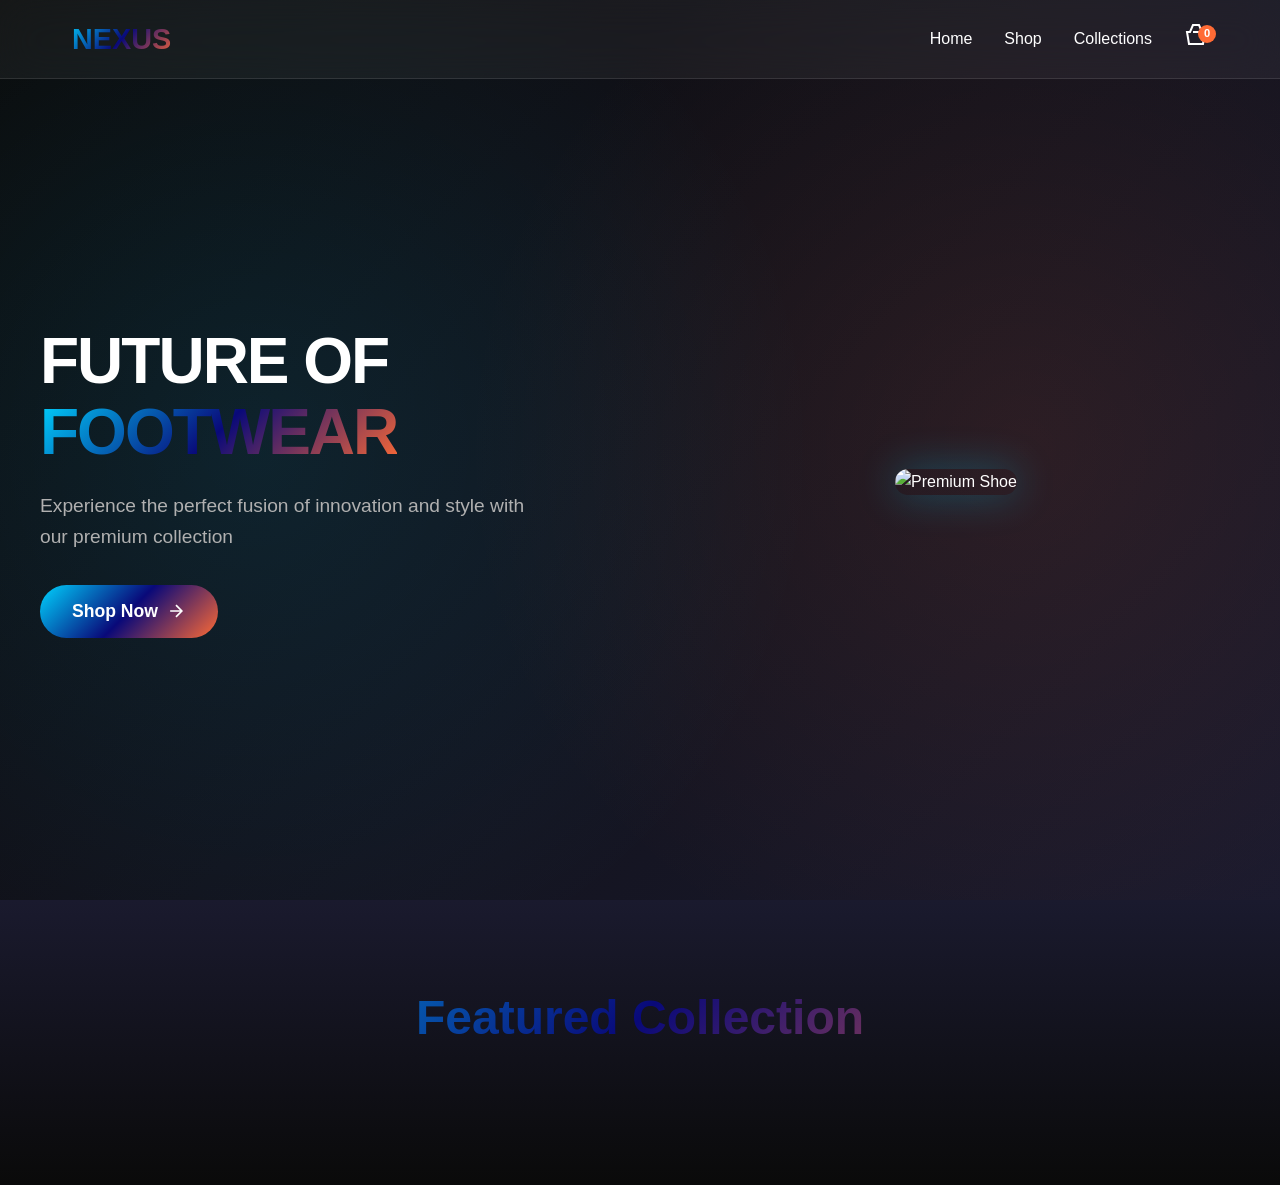
==== commit 0f086c0d: "Update index.html" ====
--- a/index.html
+++ b/index.html
@@ -4,7 +4,7 @@
     <meta charset="UTF-8">
     <meta name="viewport" content="width=device-width, initial-scale=1.0">
     <title>NEXUS - Premium Footwear</title>
-    <link rel="stylesheet" href="styles.css">
+    <link rel="stylesheet" href="footwear.css">
     <link href="https://fonts.googleapis.com/css2?family=Montserrat:wght@700;800;900&family=Inter:wght@300;400;500;600&display=swap" rel="stylesheet">
 </head>
 <body>
--- a/footwear.css
+++ b/footwear.css
@@ -0,0 +1,849 @@
+/* CSS Variables */
+:root {
+    --primary-color: #00d4ff;
+    --accent-color: #ff6b35;
+    --dark-bg: #0a0a0a;
+    --glass-bg: rgba(255, 255, 255, 0.05);
+    --glass-border: rgba(255, 255, 255, 0.1);
+    --text-primary: #ffffff;
+    --text-secondary: #b0b0b0;
+    --gradient-1: linear-gradient(135deg, #667eea 0%, #764ba2 100%);
+    --gradient-2: linear-gradient(135deg, #00d4ff 0%, #090979 50%, #ff6b35 100%);
+    --shadow-glow: 0 0 40px rgba(0, 212, 255, 0.3);
+    --shadow-hover: 0 20px 40px rgba(0, 0, 0, 0.4);
+}
+
+/* Global Styles */
+* {
+    margin: 0;
+    padding: 0;
+    box-sizing: border-box;
+}
+
+body {
+    font-family: 'Inter', sans-serif;
+    background: var(--dark-bg);
+    color: var(--text-primary);
+    overflow-x: hidden;
+    line-height: 1.6;
+}
+
+/* Smooth Scrolling */
+html {
+    scroll-behavior: smooth;
+}
+
+/* Navigation */
+.navbar {
+    position: fixed;
+    top: 0;
+    width: 100%;
+    z-index: 1000;
+    background: var(--glass-bg);
+    backdrop-filter: blur(20px);
+    border-bottom: 1px solid var(--glass-border);
+    transition: all 0.3s ease;
+}
+
+.nav-container {
+    max-width: 1200px;
+    margin: 0 auto;
+    padding: 1rem 2rem;
+    display: flex;
+    justify-content: space-between;
+    align-items: center;
+}
+
+.nav-logo h2 {
+    font-family: 'Montserrat', sans-serif;
+    font-weight: 900;
+    font-size: 1.8rem;
+    background: var(--gradient-2);
+    -webkit-background-clip: text;
+    -webkit-text-fill-color: transparent;
+    background-clip: text;
+}
+
+.nav-menu {
+    display: flex;
+    list-style: none;
+    align-items: center;
+    gap: 2rem;
+}
+
+.nav-menu a {
+    color: var(--text-primary);
+    text-decoration: none;
+    font-weight: 500;
+    transition: color 0.3s ease;
+    position: relative;
+}
+
+.nav-menu a:hover {
+    color: var(--primary-color);
+}
+
+.nav-menu a::after {
+    content: '';
+    position: absolute;
+    bottom: -5px;
+    left: 0;
+    width: 0;
+    height: 2px;
+    background: var(--gradient-2);
+    transition: width 0.3s ease;
+}
+
+.nav-menu a:hover::after {
+    width: 100%;
+}
+
+.cart-icon-container {
+    position: relative;
+}
+
+.cart-icon {
+    width: 24px;
+    height: 24px;
+    stroke: var(--text-primary);
+    transition: stroke 0.3s ease;
+}
+
+.cart-icon-container:hover .cart-icon {
+    stroke: var(--primary-color);
+}
+
+.cart-badge {
+    position: absolute;
+    top: -8px;
+    right: -8px;
+    background: var(--accent-color);
+    color: white;
+    border-radius: 50%;
+    width: 18px;
+    height: 18px;
+    display: flex;
+    align-items: center;
+    justify-content: center;
+    font-size: 0.7rem;
+    font-weight: 600;
+    animation: pulse 2s infinite;
+}
+
+@keyframes pulse {
+    0% { transform: scale(1); }
+    50% { transform: scale(1.1); }
+    100% { transform: scale(1); }
+}
+
+/* Hero Section */
+.hero {
+    min-height: 100vh;
+    display: flex;
+    align-items: center;
+    padding: 6rem 2rem 2rem;
+    background: linear-gradient(135deg, #0a0a0a 0%, #1a1a2e 100%);
+    position: relative;
+    overflow: hidden;
+}
+
+.hero::before {
+    content: '';
+    position: absolute;
+    top: 0;
+    left: 0;
+    right: 0;
+    bottom: 0;
+    background: radial-gradient(circle at 20% 50%, rgba(0, 212, 255, 0.1) 0%, transparent 50%),
+                radial-gradient(circle at 80% 50%, rgba(255, 107, 53, 0.1) 0%, transparent 50%);
+    animation: float 20s ease-in-out infinite;
+}
+
+@keyframes float {
+    0%, 100% { transform: translateY(0px); }
+    50% { transform: translateY(-20px); }
+}
+
+.hero-container {
+    max-width: 1200px;
+    margin: 0 auto;
+}
+
+.hero-content {
+    display: grid;
+    grid-template-columns: 1fr 1fr;
+    gap: 4rem;
+    align-items: center;
+    position: relative;
+    z-index: 1;
+}
+
+.hero-title {
+    font-family: 'Montserrat', sans-serif;
+    font-size: 4rem;
+    font-weight: 900;
+    line-height: 1.1;
+    margin-bottom: 1.5rem;
+    letter-spacing: -2px;
+}
+
+.gradient-text {
+    background: var(--gradient-2);
+    -webkit-background-clip: text;
+    -webkit-text-fill-color: transparent;
+    background-clip: text;
+}
+
+.hero-subtitle {
+    font-size: 1.2rem;
+    color: var(--text-secondary);
+    margin-bottom: 2rem;
+    max-width: 500px;
+}
+
+.cta-button {
+    background: var(--gradient-2);
+    color: white;
+    border: none;
+    padding: 1rem 2rem;
+    font-size: 1.1rem;
+    font-weight: 600;
+    border-radius: 50px;
+    cursor: pointer;
+    display: inline-flex;
+    align-items: center;
+    gap: 0.5rem;
+    transition: all 0.3s ease;
+    position: relative;
+    overflow: hidden;
+}
+
+.cta-button::before {
+    content: '';
+    position: absolute;
+    top: 0;
+    left: -100%;
+    width: 100%;
+    height: 100%;
+    background: linear-gradient(90deg, transparent, rgba(255, 255, 255, 0.2), transparent);
+    transition: left 0.5s ease;
+}
+
+.cta-button:hover::before {
+    left: 100%;
+}
+
+.cta-button:hover {
+    transform: translateY(-2px);
+    box-shadow: var(--shadow-glow);
+}
+
+.hero-image {
+    display: flex;
+    justify-content: center;
+    align-items: center;
+}
+
+.floating-shoe {
+    animation: float-shoe 6s ease-in-out infinite;
+    position: relative;
+}
+
+.floating-shoe img {
+    max-width: 100%;
+    height: auto;
+    border-radius: 20px;
+    box-shadow: var(--shadow-glow);
+}
+
+@keyframes float-shoe {
+    0%, 100% { transform: translateY(0px) rotate(0deg); }
+    25% { transform: translateY(-20px) rotate(2deg); }
+    75% { transform: translateY(-10px) rotate(-2deg); }
+}
+
+/* Products Section */
+.products {
+    padding: 5rem 2rem;
+    background: linear-gradient(180deg, #1a1a2e 0%, #0a0a0a 100%);
+}
+
+.container {
+    max-width: 1200px;
+    margin: 0 auto;
+}
+
+.section-title {
+    font-family: 'Montserrat', sans-serif;
+    font-size: 3rem;
+    font-weight: 800;
+    text-align: center;
+    margin-bottom: 3rem;
+    background: var(--gradient-2);
+    -webkit-background-clip: text;
+    -webkit-text-fill-color: transparent;
+    background-clip: text;
+}
+
+.product-grid {
+    display: grid;
+    grid-template-columns: repeat(auto-fit, minmax(300px, 1fr));
+    gap: 2rem;
+}
+
+.product-card {
+    background: var(--glass-bg);
+    backdrop-filter: blur(15px);
+    border: 1px solid var(--glass-border);
+    border-radius: 20px;
+    padding: 1.5rem;
+    transition: all 0.3s ease;
+    position: relative;
+    overflow: hidden;
+}
+
+.product-card::before {
+    content: '';
+    position: absolute;
+    top: 0;
+    left: 0;
+    right: 0;
+    bottom: 0;
+    background: linear-gradient(135deg, rgba(0, 212, 255, 0.1) 0%, rgba(255, 107, 53, 0.1) 100%);
+    opacity: 0;
+    transition: opacity 0.3s ease;
+}
+
+.product-card:hover::before {
+    opacity: 1;
+}
+
+.product-card:hover {
+    transform: translateY(-10px);
+    box-shadow: var(--shadow-hover);
+    border-color: var(--primary-color);
+}
+
+.product-image {
+    width: 100%;
+    height: 250px;
+    object-fit: cover;
+    border-radius: 15px;
+    margin-bottom: 1rem;
+    transition: transform 0.3s ease;
+}
+
+.product-card:hover .product-image {
+    transform: scale(1.05);
+}
+
+.product-info {
+    position: relative;
+    z-index: 1;
+}
+
+.product-name {
+    font-family: 'Montserrat', sans-serif;
+    font-size: 1.3rem;
+    font-weight: 700;
+    margin-bottom: 0.5rem;
+}
+
+.product-price {
+    font-size: 1.5rem;
+    font-weight: 600;
+    color: var(--primary-color);
+    margin-bottom: 0.5rem;
+}
+
+.product-rating {
+    display: flex;
+    gap: 0.25rem;
+    margin-bottom: 1rem;
+}
+
+.star {
+    width: 16px;
+    height: 16px;
+    fill: #ffd700;
+}
+
+.add-to-cart {
+    width: 100%;
+    background: var(--gradient-2);
+    color: white;
+    border: none;
+    padding: 0.8rem;
+    border-radius: 10px;
+    font-weight: 600;
+    cursor: pointer;
+    transition: all 0.3s ease;
+    position: relative;
+    overflow: hidden;
+}
+
+.add-to-cart:hover {
+    transform: translateY(-2px);
+    box-shadow: 0 10px 20px rgba(0, 212, 255, 0.3);
+}
+
+.add-to-cart.added {
+    background: linear-gradient(135deg, #4caf50 0%, #45a049 100%);
+}
+
+.add-to-cart.added::after {
+    content: '✓';
+    position: absolute;
+    right: 20px;
+    top: 50%;
+    transform: translateY(-50%);
+}
+
+/* Shopping Cart Sidebar */
+.cart-sidebar {
+    position: fixed;
+    right: -400px;
+    top: 0;
+    width: 400px;
+    height: 100vh;
+    background: var(--glass-bg);
+    backdrop-filter: blur(20px);
+    border-left: 1px solid var(--glass-border);
+    z-index: 1001;
+    transition: right 0.3s ease;
+    display: flex;
+    flex-direction: column;
+}
+
+.cart-sidebar.open {
+    right: 0;
+}
+
+.cart-header {
+    padding: 2rem;
+    border-bottom: 1px solid var(--glass-border);
+    display: flex;
+    justify-content: space-between;
+    align-items: center;
+}
+
+.cart-header h3 {
+    font-family: 'Montserrat', sans-serif;
+    font-size: 1.5rem;
+    font-weight: 700;
+}
+
+.close-cart {
+    background: none;
+    border: none;
+    color: var(--text-primary);
+    cursor: pointer;
+    padding: 0.5rem;
+    border-radius: 50%;
+    transition: background 0.3s ease;
+}
+
+.close-cart:hover {
+    background: rgba(255, 255, 255, 0.1);
+}
+
+.cart-items {
+    flex: 1;
+    overflow-y: auto;
+    padding: 1rem;
+}
+
+.cart-item {
+    background: rgba(255, 255, 255, 0.05);
+    border-radius: 10px;
+    padding: 1rem;
+    margin-bottom: 1rem;
+    display: flex;
+    gap: 1rem;
+    align-items: center;
+}
+
+.cart-item img {
+    width: 60px;
+    height: 60px;
+    object-fit: cover;
+    border-radius: 8px;
+}
+
+.cart-item-info {
+    flex: 1;
+}
+
+.cart-item-name {
+    font-weight: 600;
+    margin-bottom: 0.25rem;
+}
+
+.cart-item-price {
+    color: var(--primary-color);
+    font-weight: 500;
+}
+
+.cart-item-quantity {
+    display: flex;
+    align-items: center;
+    gap: 0.5rem;
+    margin-top: 0.5rem;
+}
+
+.quantity-btn {
+    background: rgba(255, 255, 255, 0.1);
+    border: none;
+    color: var(--text-primary);
+    width: 24px;
+    height: 24px;
+    border-radius: 50%;
+    cursor: pointer;
+    display: flex;
+    align-items: center;
+    justify-content: center;
+    transition: background 0.3s ease;
+}
+
+.quantity-btn:hover {
+    background: rgba(255, 255, 255, 0.2);
+}
+
+.remove-item {
+    background: rgba(255, 107, 53, 0.2);
+    border: none;
+    color: var(--accent-color);
+    padding: 0.5rem;
+    border-radius: 50%;
+    cursor: pointer;
+    transition: all 0.3s ease;
+}
+
+.remove-item:hover {
+    background: var(--accent-color);
+    color: white;
+}
+
+.cart-footer {
+    padding: 2rem;
+    border-top: 1px solid var(--glass-border);
+}
+
+.cart-total {
+    display: flex;
+    justify-content: space-between;
+    align-items: center;
+    font-size: 1.2rem;
+    font-weight: 700;
+    margin-bottom: 1rem;
+}
+
+.checkout-btn {
+    width: 100%;
+    background: var(--gradient-2);
+    color: white;
+    border: none;
+    padding: 1rem;
+    border-radius: 10px;
+    font-weight: 600;
+    cursor: pointer;
+    transition: all 0.3s ease;
+}
+
+.checkout-btn:hover {
+    transform: translateY(-2px);
+    box-shadow: var(--shadow-glow);
+}
+
+/* Checkout Modal */
+.modal {
+    position: fixed;
+    top: 0;
+    left: 0;
+    width: 100%;
+    height: 100%;
+    background: rgba(0, 0, 0, 0.8);
+    backdrop-filter: blur(10px);
+    z-index: 2000;
+    display: none;
+    align-items: center;
+    justify-content: center;
+}
+
+.modal.active {
+    display: flex;
+}
+
+.modal-content {
+    background: var(--glass-bg);
+    backdrop-filter: blur(20px);
+    border: 1px solid var(--glass-border);
+    border-radius: 20px;
+    width: 90%;
+    max-width: 600px;
+    max-height: 90vh;
+    overflow-y: auto;
+    position: relative;
+}
+
+.modal-header {
+    padding: 2rem;
+    border-bottom: 1px solid var(--glass-border);
+    display: flex;
+    justify-content: space-between;
+    align-items: center;
+}
+
+.modal-header h3 {
+    font-family: 'Montserrat', sans-serif;
+    font-size: 1.8rem;
+    font-weight: 700;
+}
+
+.close-modal {
+    background: none;
+    border: none;
+    color: var(--text-primary);
+    cursor: pointer;
+    padding: 0.5rem;
+    border-radius: 50%;
+    transition: background 0.3s ease;
+}
+
+.close-modal:hover {
+    background: rgba(255, 255, 255, 0.1);
+}
+
+.checkout-steps {
+    padding: 2rem;
+}
+
+.step {
+    display: none;
+}
+
+.step.active {
+    display: block;
+}
+
+.step h4 {
+    font-family: 'Montserrat', sans-serif;
+    font-size: 1.5rem;
+    font-weight: 600;
+    margin-bottom: 1.5rem;
+    color: var(--primary-color);
+}
+
+.step input {
+    width: 100%;
+    background: rgba(255, 255, 255, 0.05);
+    border: 1px solid var(--glass-border);
+    border-radius: 10px;
+    padding: 1rem;
+    color: var(--text-primary);
+    font-size: 1rem;
+    margin-bottom: 1rem;
+    transition: all 0.3s ease;
+}
+
+.step input:focus {
+    outline: none;
+    border-color: var(--primary-color);
+    box-shadow: 0 0 10px rgba(0, 212, 255, 0.3);
+}
+
+.step input::placeholder {
+    color: var(--text-secondary);
+}
+
+.card-row {
+    display: grid;
+    grid-template-columns: 1fr 1fr;
+    gap: 1rem;
+}
+
+.order-summary {
+    background: rgba(255, 255, 255, 0.05);
+    border-radius: 10px;
+    padding: 1.5rem;
+    margin: 1.5rem 0;
+}
+
+.order-summary h5 {
+    font-family: 'Montserrat', sans-serif;
+    font-size: 1.2rem;
+    font-weight: 600;
+    margin-bottom: 1rem;
+}
+
+.total-row {
+    display: flex;
+    justify-content: space-between;
+    align-items: center;
+    font-size: 1.2rem;
+    font-weight: 700;
+    margin-top: 1rem;
+    padding-top: 1rem;
+    border-top: 1px solid var(--glass-border);
+}
+
+.step button {
+    width: 100%;
+    background: var(--gradient-2);
+    color: white;
+    border: none;
+    padding: 1rem;
+    border-radius: 10px;
+    font-weight: 600;
+    cursor: pointer;
+    transition: all 0.3s ease;
+}
+
+.step button:hover {
+    transform: translateY(-2px);
+    box-shadow: var(--shadow-glow);
+}
+
+/* Toast Notification */
+.toast {
+    position: fixed;
+    top: 100px;
+    right: -400px;
+    background: var(--glass-bg);
+    backdrop-filter: blur(20px);
+    border: 1px solid var(--glass-border);
+    border-radius: 10px;
+    padding: 1rem 1.5rem;
+    display: flex;
+    align-items: center;
+    gap: 0.75rem;
+    z-index: 3000;
+    transition: right 0.3s ease;
+    box-shadow: var(--shadow-glow);
+}
+
+.toast.show {
+    right: 20px;
+}
+
+.toast-content {
+    display: flex;
+    align-items: center;
+    gap: 0.75rem;
+    color: #4caf50;
+}
+
+.toast-content svg {
+    flex-shrink: 0;
+}
+
+/* Responsive Design */
+@media (max-width: 768px) {
+    .nav-container {
+        padding: 1rem;
+    }
+    
+    .nav-menu {
+        gap: 1rem;
+    }
+    
+    .nav-menu a {
+        font-size: 0.9rem;
+    }
+    
+    .hero-content {
+        grid-template-columns: 1fr;
+        gap: 2rem;
+        text-align: center;
+    }
+    
+    .hero-title {
+        font-size: 2.5rem;
+    }
+    
+    .hero-subtitle {
+        font-size: 1rem;
+    }
+    
+    .section-title {
+        font-size: 2rem;
+    }
+    
+    .product-grid {
+        grid-template-columns: 1fr;
+        gap: 1.5rem;
+    }
+    
+    .cart-sidebar {
+        width: 100%;
+        right: -100%;
+    }
+    
+    .modal-content {
+        width: 95%;
+        margin: 1rem;
+    }
+    
+    .card-row {
+        grid-template-columns: 1fr;
+    }
+}
+
+@media (max-width: 480px) {
+    .hero-title {
+        font-size: 2rem;
+    }
+    
+    .nav-menu {
+        gap: 0.5rem;
+    }
+    
+    .nav-menu a {
+        font-size: 0.8rem;
+    }
+    
+    .cart-badge {
+        width: 16px;
+        height: 16px;
+        font-size: 0.6rem;
+    }
+}
+
+/* Loading Animation */
+.loading {
+    display: inline-block;
+    width: 20px;
+    height: 20px;
+    border: 3px solid rgba(255, 255, 255, 0.3);
+    border-radius: 50%;
+    border-top-color: var(--primary-color);
+    animation: spin 1s ease-in-out infinite;
+}
+
+@keyframes spin {
+    to { transform: rotate(360deg); }
+}
+
+/* Ripple Effect */
+.ripple {
+    position: relative;
+    overflow: hidden;
+}
+
+.ripple::before {
+    content: '';
+    position: absolute;
+    top: 50%;
+    left: 50%;
+    width: 0;
+    height: 0;
+    border-radius: 50%;
+    background: rgba(255, 255, 255, 0.5);
+    transform: translate(-50%, -50%);
+    transition: width 0.6s, height 0.6s;
+}
+
+.ripple:active::before {
+    width: 300px;
+    height: 300px;
+}
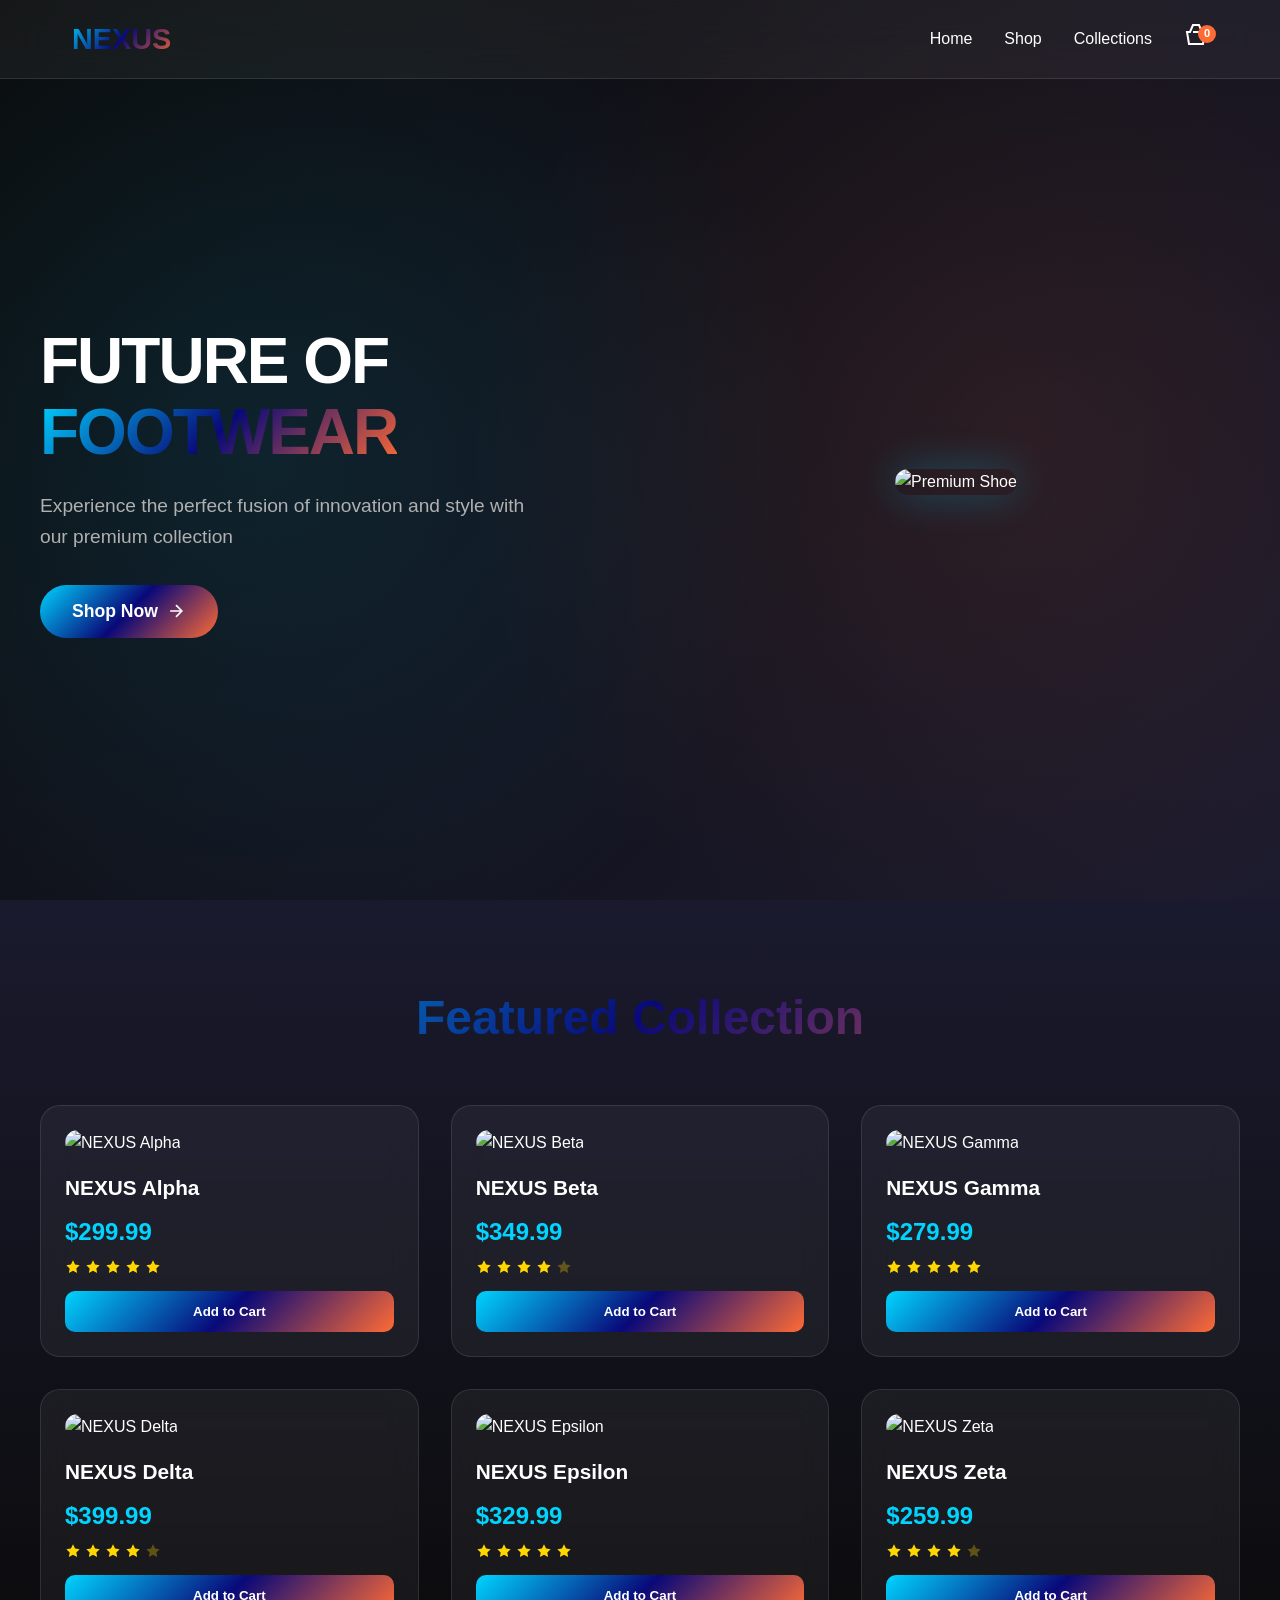
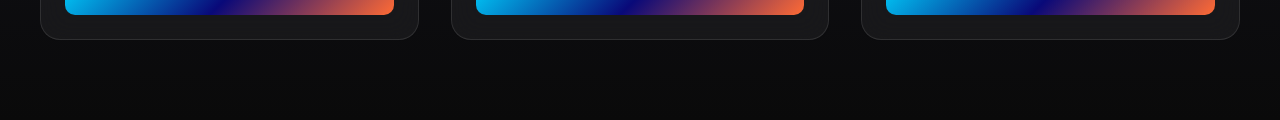
==== commit ccbfd5cb: "Update index.html" ====
--- a/index.html
+++ b/index.html
@@ -146,7 +146,7 @@
         </div>
     </div>
 
-    <script src="script.js"></script>
+    <script src="footwear.js"></script>
 </body>
 </html>
 
